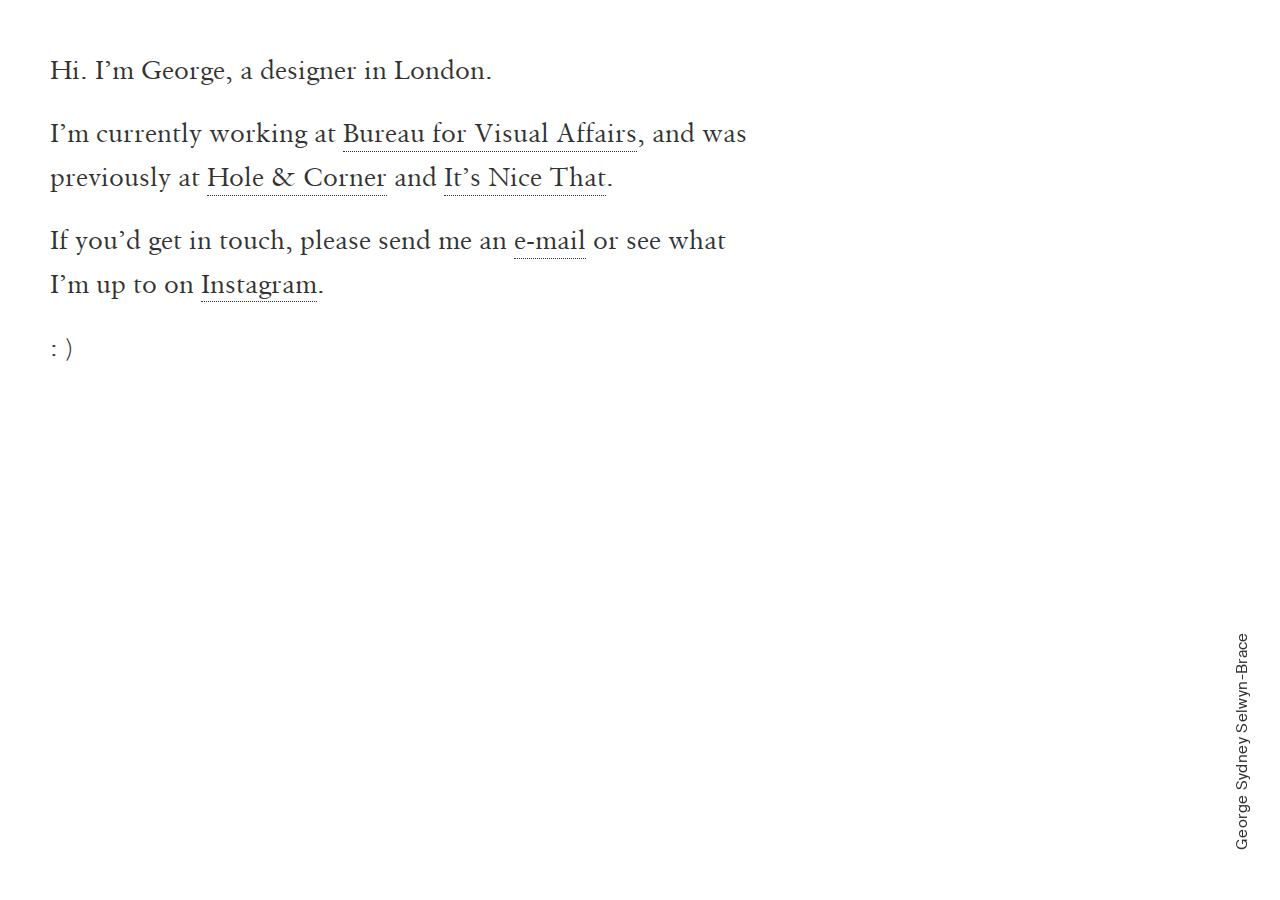
==== index.html @ dca24e73 "replaced quotes with proper apostrophes" ====
<!DOCTYPE html>
<html lang="en">
	<head>
    	<meta charset="utf-8">
    	<meta name="description" content="George Sydney Selwyn-Brace; graphic design, digital design, typography">
    	<meta name="keywords" content="design,graphic design,typography,photography">
		<meta name="viewport" content="width=device-width, initial-scale=1, minimum-scale=1">
		<title>GSSB | Design</title>

		<link rel="stylesheet" href="css/normalize.css">
		<link rel="stylesheet" href="css/main.css">

		<link rel="apple-touch-icon" sizes="180x180" href="images/favicons/apple-touch-icon.png">
		<link rel="icon" type="image/png" href="images/favicons/favicon-32x32.png" sizes="32x32">
		<link rel="icon" type="image/png" href="images/favicons/favicon-16x16.png" sizes="16x16">
		<link rel="manifest" href="images/favicons/manifest.json">
		<link rel="mask-icon" href="images/favicons/safari-pinned-tab.svg" color="#5bbad5">
		<meta name="theme-color" content="#ffffff">
	</head>
	<body>

		<header class="name-wrap">
			<a href="index.html"><p class="name">George Sydney Selwyn-Brace</p></a>
		</header>

		<div class="intro">
			<h1>
				Hi. I’m George, a designer in&nbsp;London. 
			</h1>
			<h1>
				I’m currently working at <a href="https://www.bureau-va.com/">Bureau for Visual Affairs</a>, and was previously at <a href="https://www.holeandcorner.com/">Hole & Corner</a> and <a href="https://www.itsnicethat.com/">It’s Nice That</a>.
			</h1>
			<h1>
				If you’d get in touch, please send me an <a href="mailto:hello@georgesydney.com">e-mail</a> or see what I’m up to on <a href="https://www.instagram.com/george.sydney/">Instagram</a>.
			</h1>
			<h1>
				: )
			</h1>
		</div>



		<!-- Javascript -->

<!-- 		<script src="js/jquery.js"></script>
		<script src="js/jquery.cycle2.js"></script>
		<script src="js/jquery.cycle2.swipe.js"></script>
		<script src="js/main.js"></script> -->

	</body>
</html>
---- css/main.css ----
/* 
Project Name: GSSB Portfolio
Author: George Sydney Selwyn-Brace
*/

@font-face{
	font-family: 'sabon-regular';
	src: url('../fonts/sabon-regular.eot');
	src: url('../fonts/sabon-regular.woff2') format('woff2'), url('sabon-regular.woff') format('woff'), url('../fonts/sabon-regular.ttf')  format('truetype');
	font-weight: normal;
	font-style: normal;
}
@font-face{
	font-family: 'sabon-regular';
	src: url('../fonts/sabon-italic.eot');
	src: url('../fonts/sabon-italic.woff2') format('woff2'), url('sabon-italic.woff') format('woff'), url('../fonts/sabon-italic.ttf')  format('truetype');
	font-weight: normal;
	font-style: italic;
}
@font-face{
	font-family: 'suisse-int';
	src: url('../fonts/int-regular.woff2') format('woff2'), url('int-regular.woff') format('woff');
	font-weight: normal;
	font-style: normal;
}
*{
	box-sizing: border-box;
}
html{
	font-family: 'suisse-int', 'Helvetica Neue', Helvetica, sans-serif;
	color: #333333;
	fill: #333333;
	/*background-color: #f3f1ed;*/
	transition: 0.2s;
}
img{
	width:100%;
	display: block;
}
a{
	text-decoration: none;
	color: inherit;
}
p{
	font-family: 'suisse-int', Helvetica, sans-serif;
	font-size: 15px;
	line-height: 165%;
	letter-spacing: 0.025em;
}
h1{
	font-family: 'sabon-regular', Helvetica, sans-serif;
	font-size: 28px;
	font-weight: 400;
	line-height: 155%;
	/*letter-spacing: 0.01em;*/
}
h1 a{
	border-bottom: dotted 1px #333;
	/*font-style: italic;*/
	padding-bottom: 0.1em;
}
h2{
	font-family: 'suisse-int', Helvetica, sans-serif;
	font-size: 15px;
	font-weight: 400;
	line-height: 145%;
	margin:0;
	letter-spacing: 0.025em;
}
body{
	margin: 25px 75px 0 0;
}
.name{
	position: absolute;
	bottom: 0;
	left: 0;
	margin: 0 50px 25px 50px;
	z-index: 1;
}
.name p{
	display: block;
	margin: 0;
}
.name-wrap{
	position: fixed;
	height: 75px;
	bottom: -75px;
	left: calc(100% - 75px);
	width: 100vh;
	transform: rotate(-90deg);
	transform-origin: top left;
	z-index: 150;
}
footer{
	margin: 50px 100px 50px 50px;
}
footer p{
	display: inline-block;
	margin: 0 25px 0 0;
}
footer a{
	border-bottom: 1px dotted #333;
}

.intro{
	margin: 50px 0 0 50px;
	max-width: 700px;
}
.intro h1{
	margin: 0 0 20px 0;
}
.icon{
	height: 14px;
}
.image{
	display: inline-block;
	vertical-align: bottom;
	margin: 25px 0 0 50px;
	position: relative;
	transition: 0.5s;
}
.hero{
	position: relative;
	width: calc(100vw - 75px);
	height: 100vh;
	background-size: cover;
	background-position: right;
	margin-top: -25px;
	margin-bottom: 25px;
	/*z-index: 200;*/
	mix-blend-mode: multiply;
}
.s{
	max-width: 270px;
}
.m{
	max-width: 375px;
}
.l{
	max-width: 615px;
}
#lightbox-wrap{
	position: fixed;
	background: rgba(255,255,255,0.9);
	z-index: 100;
	padding: 50px 75px 50px 75px;
	width: 100vw;
	height: 100vh;
	top: 0;
	left: 0;
	display: none;
	cursor: url(../images/close.svg), zoom-out;
}
#lightbox-image{
	width: 100%;
	height: 100%;
	background-size: contain;
	background-repeat: no-repeat;
	background-position: center;
}
.hidden{
	display: none;
}
.active{
	display: block;
}
.caption{
	opacity: 1;
	transition: 0.3s;
	padding: 25px 0 0 0;
	display: flex;
	flex-direction: row;
	align-items: flex-start;
}
.caption p{
	display: inline-block;
	font-size: 13px;
	min-height: 42px;
	margin: 0;
	width: calc(100% - 20px);
}
.location-pin{
	display: inline-block;
	/*height: 14px;*/
	width: 10px;
	margin-right: 10px;
	transform: translateY(4px);
	vertical-align: top;
}
.close{
	width: 25px;
	height: 25px;
	position: fixed;
	top: 25px;
	right: 25px;
	transform: rotate(45deg);
	transform-origin: center;
}
.close-horz{
	width: 100%;
	height: 2px;
	position: absolute;
	top: 50%;
	background-color: #333;
	transform: translateY(-50%);
}
.close-vert{
	width: 2px;
	height: 100%;
	position: absolute;
	left: 50%;
	background-color: #333;
	transform: translateX(-50%);
}
.cali-type{
	width: 100%;
	max-width: calc(100vh - 100px);
	padding-right: 125px;
	position: absolute;
	z-index: 250;
	top: 50%;
	left: 50px;
	fill: #fff;
	transform: translateY(-50%);
	transform: translateX(-5px);
}
.cali-type p{
	color: #fff;
	margin-top: 20px;
	letter-spacing: 0.1em;
	font-weight: lighter;
}

@media screen and (max-width: 720px){
	footer{
		margin: 25px;
	}
	.image{
		margin: 0 0 25px 25px;
	}
	header{
		display: none;
	}
	body{
		margin: 25px 25px 25px 0;
	}
	.intro{
		margin: 25px 0 0 25px;
		max-width: 700px;
	}
	.intro h1{
		font-size: 18px;
	}
	#lightbox-wrap{
		padding: 0;
	}

}
@media (hover: hover) {
	.caption{
		opacity: 0;
	}
	.image:hover .plus{
		opacity: 1;
	}
	.image:hover .caption{
		opacity: 1;
	}
	footer a:hover{
		border-bottom: solid 1px #333;
	}
	.intro a:hover{
		border-bottom: solid 1px;
	}
	#lightbox-wrap{
		cursor: url(../images/close.svg), zoom-out;
	}
}

/* Clearfix */

.clearfix:before,
.clearfix:after {
     content: " ";
     display: table;
}
.clearfix:after {
     clear:both;
}
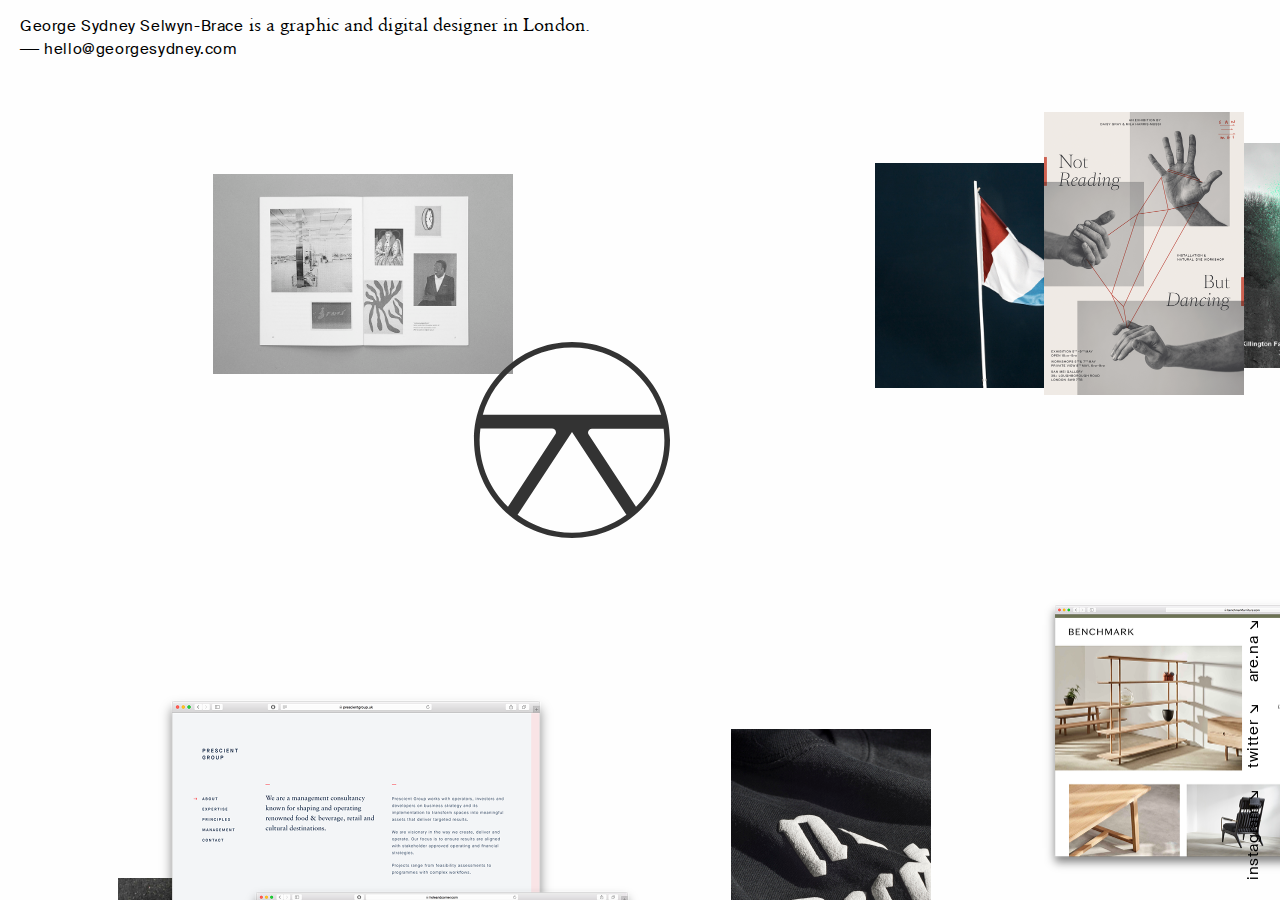
==== commit 7283afed: "loads of changes..." ====
--- a/index.html
+++ b/index.html
@@ -5,7 +5,7 @@
     	<meta name="description" content="George Sydney Selwyn-Brace; graphic design, digital design, typography">
     	<meta name="keywords" content="design,graphic design,typography,photography">
 		<meta name="viewport" content="width=device-width, initial-scale=1, minimum-scale=1">
-		<title>GSSB | Design</title>
+		<title>GSS-B</title>
 
 		<link rel="stylesheet" href="css/normalize.css">
 		<link rel="stylesheet" href="css/main.css">
@@ -18,34 +18,53 @@
 		<meta name="theme-color" content="#ffffff">
 	</head>
 	<body>
+		<main id="info">
+			<p>
+				<b>George Sydney Selwyn-Brace</b> is a graphic and digital designer in London.
+				<br>
+				— <a href="#">hello@georgesydney.com</a>
+			</p>
+		</main>
 
-		<header class="name-wrap">
-			<a href="index.html"><p class="name">George Sydney Selwyn-Brace</p></a>
-		</header>
+		<div id="links">
+			<p>
+					<a href="#">instagram ↘</a>
+					&ensp;
+					<a href="#">twitter ↘</a>
+					&ensp;
+					<a href="#">are.na ↘</a>
+			</p>
+		</div>
 
-		<div class="intro">
-			<h1>
-				Hi. I’m George, a designer in&nbsp;London. 
-			</h1>
-			<h1>
-				I’m currently working at <a href="https://www.bureau-va.com/">Bureau for Visual Affairs</a>, and was previously at <a href="https://www.holeandcorner.com/">Hole & Corner</a> and <a href="https://www.itsnicethat.com/">It’s Nice That</a>.
-			</h1>
-			<h1>
-				If you’d get in touch, please send me an <a href="mailto:hello@georgesydney.com">e-mail</a> or see what I’m up to on <a href="https://www.instagram.com/george.sydney/">Instagram</a>.
-			</h1>
-			<h1>
-				: )
-			</h1>
+		<div id="images">
+			<img class="m random" id="rida" src="images/rida-cards.jpg">
+			<img class="m random" id="curator-author" src="images/curator-author.jpg">
+			<img class="s random" id="na-detail" src="images/na-detail.jpg">
+			<img class="m random" id="flag" src="images/tallowin-flag.jpg">
+			<img class="m random" id="killington-fall" src="images/killington-fall.jpg">
+			<img class="l random" id="benchmark" src="images/benchmark.png">
+			<img class="s random" id="not-reading-but-dancing" src="images/not-reading-but-dancing.jpg">
+			<img class="l random" id="prescient" src="images/prescient.png">
+			<img class="l random" id="hole-and-corner" src="images/hole-and-corner.png">
+			<svg id="benchmark-logo" class="s random" x="0px" y="0px" viewBox="0 0 50 50">
+				<path clip-path="url(#SVGID_2_)" d="M41,41.7l-11.8-18c-0.1-0.2-0.2-0.3-0.2-0.5c0-0.5,0.4-1,1-1h17.9
+					c0.1,0.9,0.2,1.9,0.2,2.9C48.1,31.5,45.4,37.4,41,41.7 M11.4,43.7L25,23l13.6,20.7c-3.8,2.8-8.5,4.5-13.6,4.5S15.2,46.5,11.4,43.7
+					 M1.9,25c0-1,0.1-1.9,0.2-2.9h17.9c0.5,0,1,0.4,1,1c0,0.2-0.1,0.4-0.2,0.5L9,41.7C4.6,37.4,1.9,31.5,1.9,25 M25,1.9
+					c10.6,0,19.5,7.1,22.3,16.8H2.7C5.5,9,14.4,1.9,25,1.9 M25,0.5C11.5,0.5,0.5,11.5,0.5,25c0,13.5,11,24.5,24.5,24.5
+					s24.5-11,24.5-24.5C49.5,11.5,38.5,0.5,25,0.5">
+				</path>
+			</svg>
 		</div>
 
 
 
 		<!-- Javascript -->
 
-<!-- 		<script src="js/jquery.js"></script>
-		<script src="js/jquery.cycle2.js"></script>
-		<script src="js/jquery.cycle2.swipe.js"></script>
-		<script src="js/main.js"></script> -->
+		<script src="js/jquery.js"></script>
+		<script type="js/jquery-ui.js"></script>
+<!-- 		<script src="js/jquery.cycle2.js"></script>
+		<script src="js/jquery.cycle2.swipe.js"></script> -->
+		<script src="js/main.js"></script>
 
 	</body>
 </html>
--- a/css/main.css
+++ b/css/main.css
@@ -1,5 +1,5 @@
 /* 
-Project Name: GSSB Portfolio
+Project Name: GSS-B Portfolio
 Author: George Sydney Selwyn-Brace
 */
 
@@ -28,253 +28,92 @@
 }
 html{
 	font-family: 'suisse-int', 'Helvetica Neue', Helvetica, sans-serif;
-	color: #333333;
-	fill: #333333;
-	/*background-color: #f3f1ed;*/
+	background-color: #fefefe;
 	transition: 0.2s;
+}
+main{
+	margin: 15px 20px;
 }
 img{
 	width:100%;
 	display: block;
+}
+svg{
+	width: 100%;
 }
 a{
 	text-decoration: none;
 	color: inherit;
 }
 p{
-	font-family: 'suisse-int', Helvetica, sans-serif;
-	font-size: 15px;
-	line-height: 165%;
-	letter-spacing: 0.025em;
-}
-h1{
 	font-family: 'sabon-regular', Helvetica, sans-serif;
-	font-size: 28px;
-	font-weight: 400;
-	line-height: 155%;
-	/*letter-spacing: 0.01em;*/
-}
-h1 a{
-	border-bottom: dotted 1px #333;
-	/*font-style: italic;*/
-	padding-bottom: 0.1em;
-}
-h2{
-	font-family: 'suisse-int', Helvetica, sans-serif;
-	font-size: 15px;
-	font-weight: 400;
-	line-height: 145%;
-	margin:0;
-	letter-spacing: 0.025em;
-}
-body{
-	margin: 25px 75px 0 0;
-}
-.name{
-	position: absolute;
-	bottom: 0;
-	left: 0;
-	margin: 0 50px 25px 50px;
-	z-index: 1;
-}
-.name p{
-	display: block;
+	font-size: 19px;
+	line-height: 115%;
+	letter-spacing: 0.005em;
 	margin: 0;
 }
-.name-wrap{
+p a,b{
+	font-family: 'suisse-int', 'Helvetica Neue', Helvetica, sans-serif;
+	font-weight: normal;
+	font-size: 15px;
+	letter-spacing: 0.04em;
+}
+#info{
+	z-index: 30;
+	position: absolute;
+}
+#links{
+	z-index: 20;
+}
+#images{
+	z-index: 10;
+}
+
+.random{
 	position: fixed;
-	height: 75px;
-	bottom: -75px;
-	left: calc(100% - 75px);
+	cursor: grab;
+}
+.s{
+	max-width: 200px;
+}
+.m{
+	max-width: 300px;
+}
+.l{
+	max-width: 400px;
+}
+#benchmark-logo{
+	width: 200px;
+	fill: #333333;
+}
+
+#links{
+	position: fixed;
+	height: 50px;
+	bottom: -50px;
+	left: calc(100% - 50px);
 	width: 100vh;
 	transform: rotate(-90deg);
 	transform-origin: top left;
-	z-index: 150;
 }
-footer{
-	margin: 50px 100px 50px 50px;
-}
-footer p{
-	display: inline-block;
-	margin: 0 25px 0 0;
-}
-footer a{
-	border-bottom: 1px dotted #333;
+#links p{
+	position: absolute;
+	bottom: 15px;
+	margin-left: 20px;
 }
 
-.intro{
-	margin: 50px 0 0 50px;
-	max-width: 700px;
-}
-.intro h1{
-	margin: 0 0 20px 0;
-}
-.icon{
-	height: 14px;
-}
-.image{
-	display: inline-block;
-	vertical-align: bottom;
-	margin: 25px 0 0 50px;
-	position: relative;
-	transition: 0.5s;
-}
-.hero{
-	position: relative;
-	width: calc(100vw - 75px);
-	height: 100vh;
-	background-size: cover;
-	background-position: right;
-	margin-top: -25px;
-	margin-bottom: 25px;
-	/*z-index: 200;*/
-	mix-blend-mode: multiply;
-}
-.s{
-	max-width: 270px;
-}
-.m{
-	max-width: 375px;
-}
-.l{
-	max-width: 615px;
-}
-#lightbox-wrap{
-	position: fixed;
-	background: rgba(255,255,255,0.9);
-	z-index: 100;
-	padding: 50px 75px 50px 75px;
-	width: 100vw;
-	height: 100vh;
-	top: 0;
-	left: 0;
-	display: none;
-	cursor: url(../images/close.svg), zoom-out;
-}
-#lightbox-image{
-	width: 100%;
-	height: 100%;
-	background-size: contain;
-	background-repeat: no-repeat;
-	background-position: center;
-}
-.hidden{
-	display: none;
-}
-.active{
-	display: block;
-}
-.caption{
-	opacity: 1;
-	transition: 0.3s;
-	padding: 25px 0 0 0;
-	display: flex;
-	flex-direction: row;
-	align-items: flex-start;
-}
-.caption p{
-	display: inline-block;
-	font-size: 13px;
-	min-height: 42px;
-	margin: 0;
-	width: calc(100% - 20px);
-}
-.location-pin{
-	display: inline-block;
-	/*height: 14px;*/
-	width: 10px;
-	margin-right: 10px;
-	transform: translateY(4px);
-	vertical-align: top;
-}
-.close{
-	width: 25px;
-	height: 25px;
-	position: fixed;
-	top: 25px;
-	right: 25px;
-	transform: rotate(45deg);
-	transform-origin: center;
-}
-.close-horz{
-	width: 100%;
-	height: 2px;
-	position: absolute;
-	top: 50%;
-	background-color: #333;
-	transform: translateY(-50%);
-}
-.close-vert{
-	width: 2px;
-	height: 100%;
-	position: absolute;
-	left: 50%;
-	background-color: #333;
-	transform: translateX(-50%);
-}
-.cali-type{
-	width: 100%;
-	max-width: calc(100vh - 100px);
-	padding-right: 125px;
-	position: absolute;
-	z-index: 250;
-	top: 50%;
-	left: 50px;
-	fill: #fff;
-	transform: translateY(-50%);
-	transform: translateX(-5px);
-}
-.cali-type p{
-	color: #fff;
-	margin-top: 20px;
-	letter-spacing: 0.1em;
-	font-weight: lighter;
-}
+
 
 @media screen and (max-width: 720px){
-	footer{
-		margin: 25px;
-	}
-	.image{
-		margin: 0 0 25px 25px;
-	}
-	header{
-		display: none;
-	}
-	body{
-		margin: 25px 25px 25px 0;
-	}
-	.intro{
-		margin: 25px 0 0 25px;
-		max-width: 700px;
-	}
-	.intro h1{
-		font-size: 18px;
-	}
-	#lightbox-wrap{
-		padding: 0;
-	}
+
 
 }
 @media (hover: hover) {
-	.caption{
-		opacity: 0;
+	a:hover{
+		color: #0000ff;
+		transition: 0.3s;
 	}
-	.image:hover .plus{
-		opacity: 1;
-	}
-	.image:hover .caption{
-		opacity: 1;
-	}
-	footer a:hover{
-		border-bottom: solid 1px #333;
-	}
-	.intro a:hover{
-		border-bottom: solid 1px;
-	}
-	#lightbox-wrap{
-		cursor: url(../images/close.svg), zoom-out;
-	}
+
 }
 
 /* Clearfix */
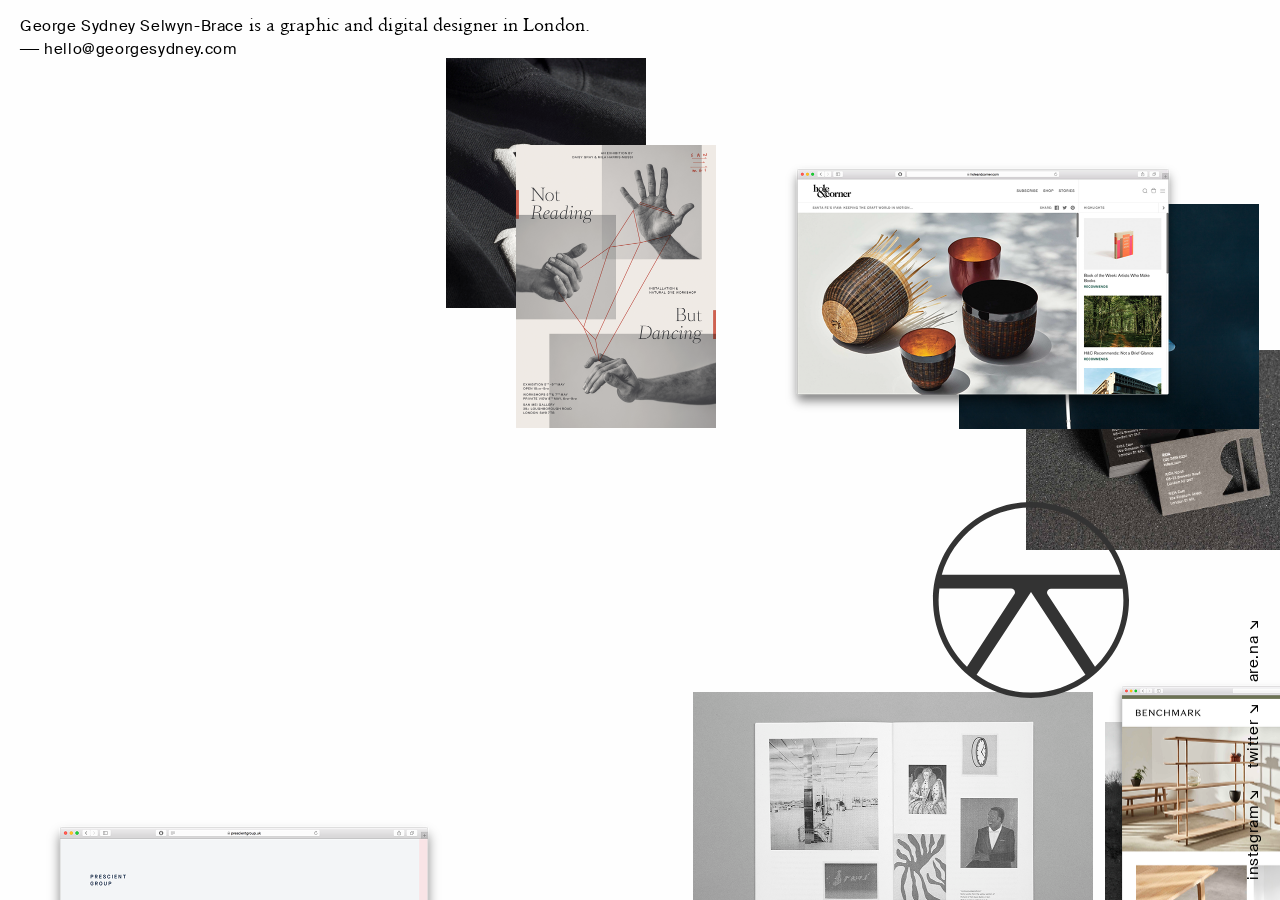
==== commit cd3f56b5: "added hyperlinks" ====
--- a/index.html
+++ b/index.html
@@ -22,23 +22,23 @@
 			<p>
 				<b>George Sydney Selwyn-Brace</b> is a graphic and digital designer in London.
 				<br>
-				— <a href="#">hello@georgesydney.com</a>
+				— <a href="mailto:hello@georgesydney.com">hello@georgesydney.com</a>
 			</p>
 		</main>
 
 		<div id="links">
 			<p>
-					<a href="#">instagram ↘</a>
+					<a href="https://www.instagram.com/george.sydney/">instagram ↘</a>
 					&ensp;
-					<a href="#">twitter ↘</a>
+					<a href="https://twitter.com/heygeorgesydney">twitter ↘</a>
 					&ensp;
-					<a href="#">are.na ↘</a>
+					<a href="https://www.are.na/george-sydney-selwyn-brace">are.na ↘</a>
 			</p>
 		</div>
 
 		<div id="images">
 			<img class="m random" id="rida" src="images/rida-cards.jpg">
-			<img class="m random" id="curator-author" src="images/curator-author.jpg">
+			<img class="l random" id="curator-author" src="images/curator-author.jpg">
 			<img class="s random" id="na-detail" src="images/na-detail.jpg">
 			<img class="m random" id="flag" src="images/tallowin-flag.jpg">
 			<img class="m random" id="killington-fall" src="images/killington-fall.jpg">
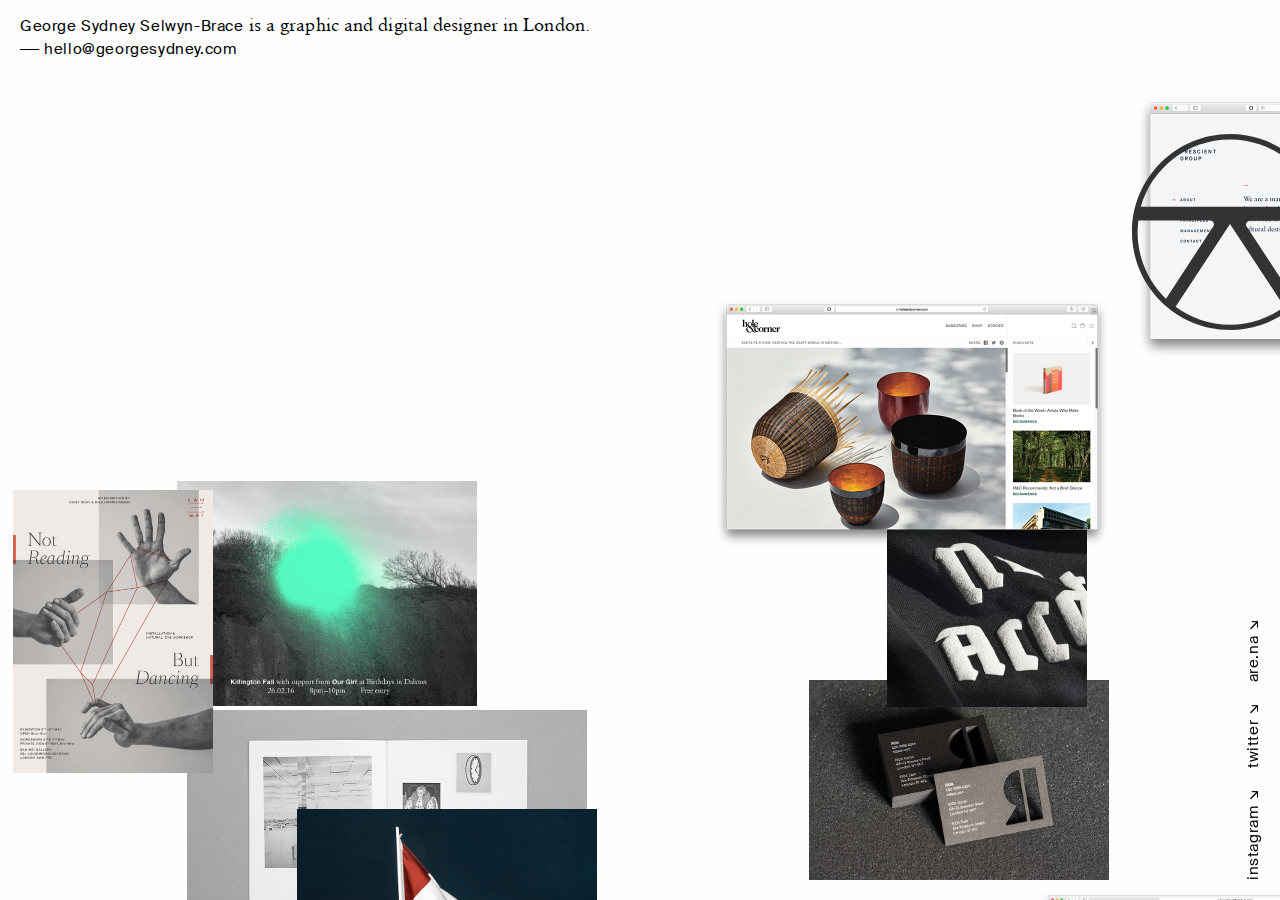
==== commit c38654b0: "image sizes on smaller breakpoint" ====
--- a/index.html
+++ b/index.html
@@ -2,11 +2,11 @@
 <html lang="en">
 	<head>
     	<meta charset="utf-8">
-    	<meta name="description" content="George Sydney Selwyn-Brace; graphic design, digital design, typography">
+    	<meta name="description" content="George Sydney Selwyn-Brace; is a graphic and digital designer in London">
     	<meta name="keywords" content="design,graphic design,typography,photography">
 		<meta name="viewport" content="width=device-width, initial-scale=1, minimum-scale=1">
 		<title>GSS-B</title>
-
+		
 		<link rel="stylesheet" href="css/normalize.css">
 		<link rel="stylesheet" href="css/main.css">
 
@@ -28,11 +28,11 @@
 
 		<div id="links">
 			<p>
-					<a href="https://www.instagram.com/george.sydney/">instagram ↘</a>
-					&ensp;
-					<a href="https://twitter.com/heygeorgesydney">twitter ↘</a>
-					&ensp;
-					<a href="https://www.are.na/george-sydney-selwyn-brace">are.na ↘</a>
+				<a href="https://www.instagram.com/george.sydney/">instagram ↘</a>
+				&ensp;
+				<a href="https://twitter.com/heygeorgesydney">twitter ↘</a>
+				&ensp;
+				<a href="https://www.are.na/george-sydney-selwyn-brace">are.na ↘</a>
 			</p>
 		</div>
 
@@ -62,8 +62,6 @@
 
 		<script src="js/jquery.js"></script>
 		<script type="js/jquery-ui.js"></script>
-<!-- 		<script src="js/jquery.cycle2.js"></script>
-		<script src="js/jquery.cycle2.swipe.js"></script> -->
 		<script src="js/main.js"></script>
 
 	</body>
--- a/css/main.css
+++ b/css/main.css
@@ -68,7 +68,6 @@
 #images{
 	z-index: 10;
 }
-
 .random{
 	position: fixed;
 	cursor: grab;
@@ -105,7 +104,15 @@
 
 
 @media screen and (max-width: 720px){
-
+	.s{
+	max-width: 120px;
+	}
+	.m{
+		max-width: 160px;
+	}
+	.l{
+		max-width: 200px;
+	}
 
 }
 @media (hover: hover) {
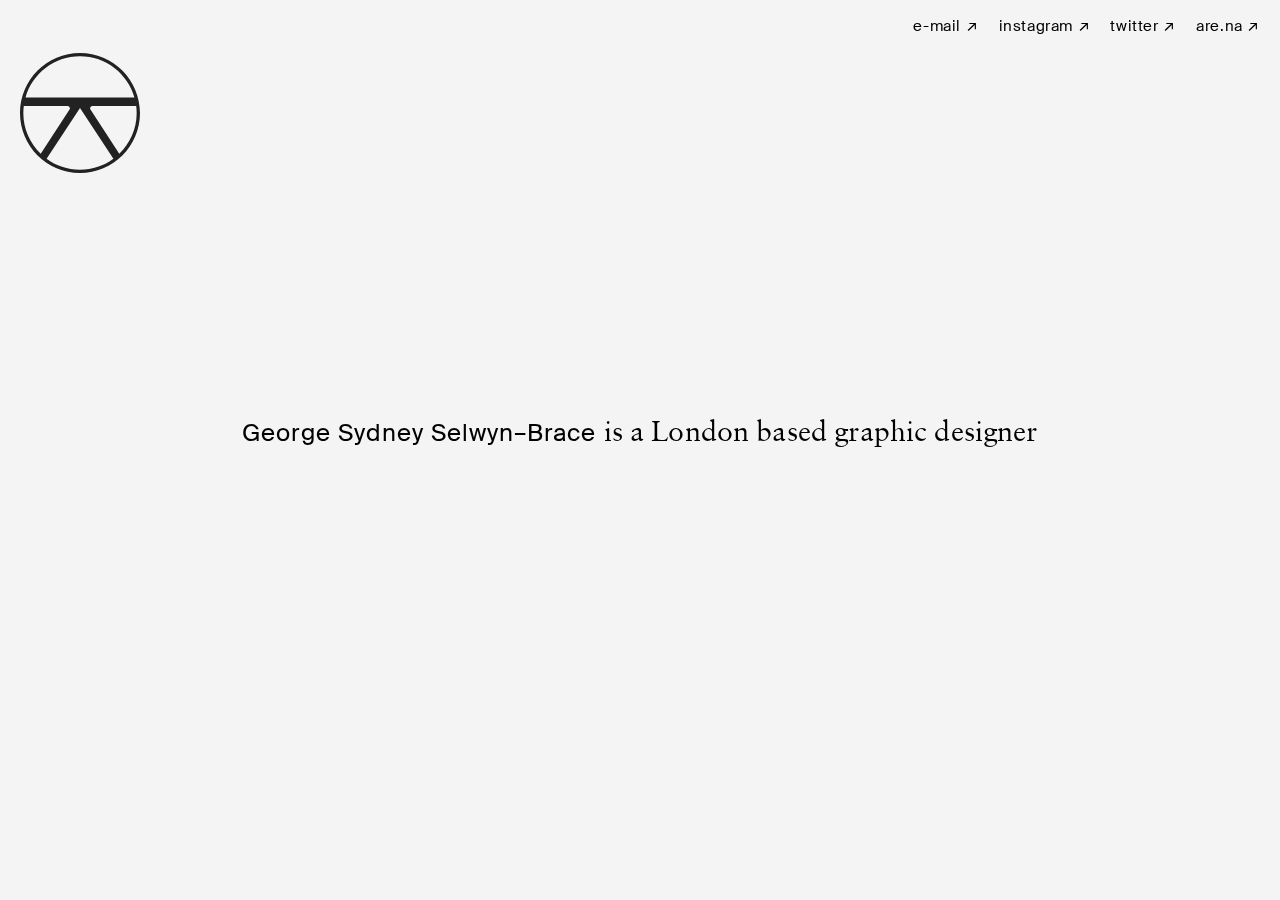
==== commit 339016c5: "new ambient layout" ====
--- a/index.html
+++ b/index.html
@@ -19,44 +19,44 @@
 	</head>
 	<body>
 		<main id="info">
-			<p>
-				<b>George Sydney Selwyn-Brace</b> is a graphic and digital designer in London.
-				<br>
-				— <a href="mailto:hello@georgesydney.com">hello@georgesydney.com</a>
-			</p>
+			<h1>
+				<b>George Sydney Selwyn–Brace</b> is a London based graphic designer
+			</h1>
 		</main>
 
 		<div id="links">
 			<p>
-				<a href="https://www.instagram.com/george.sydney/">instagram ↘</a>
+				<a href="mailto:hello@georgesydney.com">e-mail ↗</a>
 				&ensp;
-				<a href="https://twitter.com/heygeorgesydney">twitter ↘</a>
+				<a href="https://www.instagram.com/george.sydney/">instagram ↗</a>
 				&ensp;
-				<a href="https://www.are.na/george-sydney-selwyn-brace">are.na ↘</a>
+				<a href="https://twitter.com/heygeorgesydney">twitter ↗</a>
+				&ensp;
+				<a href="https://www.are.na/george-sydney-selwyn-brace">are.na ↗</a>
 			</p>
 		</div>
 
-		<div id="images">
-			<img class="m random" id="rida" src="images/rida-cards.jpg">
-			<img class="l random" id="curator-author" src="images/curator-author.jpg">
-			<img class="s random" id="na-detail" src="images/na-detail.jpg">
-			<img class="m random" id="flag" src="images/tallowin-flag.jpg">
-			<img class="m random" id="killington-fall" src="images/killington-fall.jpg">
-			<img class="l random" id="benchmark" src="images/benchmark.png">
-			<img class="s random" id="not-reading-but-dancing" src="images/not-reading-but-dancing.jpg">
-			<img class="l random" id="prescient" src="images/prescient.png">
-			<img class="l random" id="hole-and-corner" src="images/hole-and-corner.png">
-			<svg id="benchmark-logo" class="s random" x="0px" y="0px" viewBox="0 0 50 50">
-				<path clip-path="url(#SVGID_2_)" d="M41,41.7l-11.8-18c-0.1-0.2-0.2-0.3-0.2-0.5c0-0.5,0.4-1,1-1h17.9
-					c0.1,0.9,0.2,1.9,0.2,2.9C48.1,31.5,45.4,37.4,41,41.7 M11.4,43.7L25,23l13.6,20.7c-3.8,2.8-8.5,4.5-13.6,4.5S15.2,46.5,11.4,43.7
-					 M1.9,25c0-1,0.1-1.9,0.2-2.9h17.9c0.5,0,1,0.4,1,1c0,0.2-0.1,0.4-0.2,0.5L9,41.7C4.6,37.4,1.9,31.5,1.9,25 M25,1.9
-					c10.6,0,19.5,7.1,22.3,16.8H2.7C5.5,9,14.4,1.9,25,1.9 M25,0.5C11.5,0.5,0.5,11.5,0.5,25c0,13.5,11,24.5,24.5,24.5
-					s24.5-11,24.5-24.5C49.5,11.5,38.5,0.5,25,0.5">
-				</path>
-			</svg>
+		<div class="tile-wrap">
+			<div class="tile" style="background-image: url(images/benchmark-icon.svg);"></div>
+			<div class="tile" style="background-image: url(images/benchmark-1.jpg);"></div>
+			<div class="tile" style="background-image: url(images/usa-zine-2.jpg);"></div>
+			<div class="tile" style="background-image: url(images/na-detail.jpg);"></div>
+			<div class="tile" style="background-image: url(images/tallowin-flag.jpg);"></div>
+			<div class="tile" style="background-image: url(images/sf-sm-4.JPG);"></div>
+			<div class="tile" style="background-image: url(images/craeftiga.svg);"></div>
+			<div class="tile" style="background-image: url(images/not-reading-but-dancing.jpg);"></div>
+			<div class="tile" style="background-image: url(images/killington-fall.jpg);"></div>
+			<div class="tile" style="background-image: url(images/not-reading-but-dancing.jpg);"></div>
+			<div class="tile" style="background-image: url(images/sf-sm-2.JPG);"></div>
+			<div class="tile" style="background-image: url(images/curator-author.jpg);"></div>
+			<div class="tile" style="background-image: url(images/benchmark-colour.svg);"></div>
+			<div class="tile" style="background-image: url(images/usa-zine-3.jpg);"></div>
+			<div class="tile" style="background-image: url(images/bureau-pe-cards.jpg);"></div>
+			<div class="tile" style="background-image: url(images/usa-zine-1.jpg);"></div>
+			<div class="tile" style="background-image: url(images/sf-sm-1.jpg);"></div>
+			<div class="tile" style="background-image: url(images/usa-zine-2.jpg);"></div>
+			<div class="tile" style="background-image: url(images/hole-and-corner.png);"></div>
 		</div>
-
-
 
 		<!-- Javascript -->
 
--- a/css/main.css
+++ b/css/main.css
@@ -28,11 +28,7 @@
 }
 html{
 	font-family: 'suisse-int', 'Helvetica Neue', Helvetica, sans-serif;
-	background-color: #fefefe;
-	transition: 0.2s;
-}
-main{
-	margin: 15px 20px;
+	background-color: #f4f4f4;
 }
 img{
 	width:100%;
@@ -44,6 +40,10 @@
 a{
 	text-decoration: none;
 	color: inherit;
+}
+a:hover{
+	color: #0000ff;
+	transition: 0.3s;
 }
 p{
 	font-family: 'sabon-regular', Helvetica, sans-serif;
@@ -58,68 +58,75 @@
 	font-size: 15px;
 	letter-spacing: 0.04em;
 }
+h1{
+	font-family: 'sabon-regular', Helvetica, sans-serif;
+	font-size: 30px;
+	font-weight: normal;
+	line-height: 115%;
+	letter-spacing: 0.005em;
+	margin: 0;
+}
+h1 b{
+	font-size: 24px;
+}
 #info{
-	z-index: 30;
-	position: absolute;
-}
-#links{
-	z-index: 20;
-}
-#images{
-	z-index: 10;
-}
-.random{
+	z-index: 1;
 	position: fixed;
-	cursor: grab;
-}
-.s{
-	max-width: 200px;
-}
-.m{
-	max-width: 300px;
-}
-.l{
-	max-width: 400px;
-}
-#benchmark-logo{
-	width: 200px;
-	fill: #333333;
+	top: 50%;
+	left: 50%;
+	transform: translate(-50%, -100%);
+	width: 100%;
+	text-align: center;
 }
 
 #links{
 	position: fixed;
-	height: 50px;
-	bottom: -50px;
-	left: calc(100% - 50px);
-	width: 100vh;
-	transform: rotate(-90deg);
-	transform-origin: top left;
+	width: 50%;
+	top: 15px;
+	right: 20px;
+	z-index: 100;
 }
 #links p{
+	margin-left: 20px;
+	text-align: right;
+	
+}
+#contact{
+	position: fixed;
+	top: 15px;
+	left: 20px;
+	z-index: 100;
+	width: 50%;
+}
+
+.tile-wrap{
+	width: 100%;
+	height: 100vh;
 	position: absolute;
-	bottom: 15px;
-	margin-left: 20px;
+}
+.tile{
+	height: 25vh;
+	width: 12.5vw;
+	background-size: contain;
+	background-repeat: no-repeat;
+	background-position: center;
+	display: block;
+	float: left;
+	opacity: 0;
+	transition: 0.3s linear;
+}
+.tile:hover{
+	opacity: 1;
 }
 
 
-
-@media screen and (max-width: 720px){
-	.s{
-	max-width: 120px;
-	}
-	.m{
-		max-width: 160px;
-	}
-	.l{
-		max-width: 200px;
-	}
+@media screen and (min-width: 0px) and (max-width: 720px){
 
 }
-@media (hover: hover) {
-	a:hover{
-		color: #0000ff;
-		transition: 0.3s;
-	}
+
+@media screen and (min-width: 721px) and (max-width: 1440px){
+
+
 
 }
 
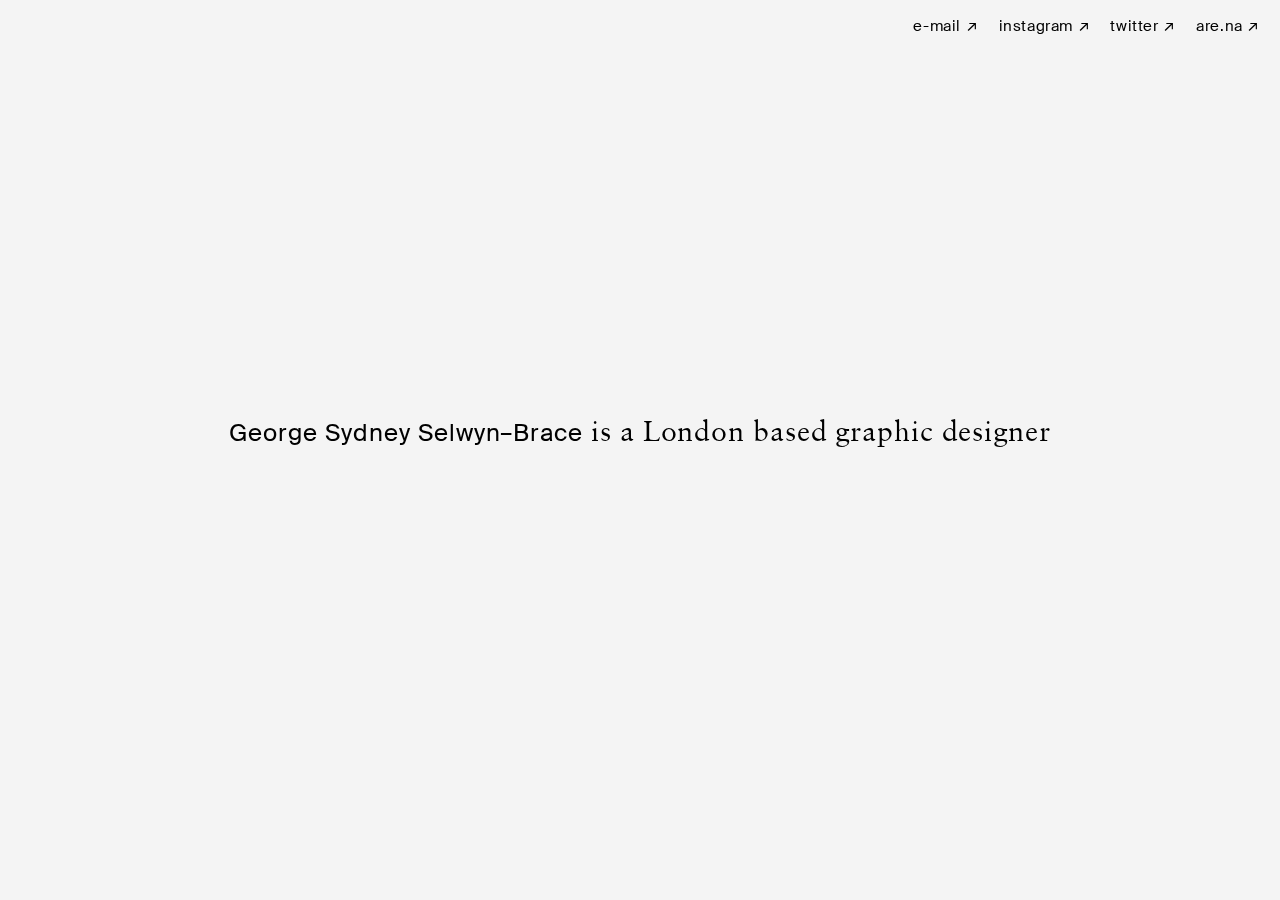
==== commit 5d03aecf: "margin on tiles" ====
--- a/index.html
+++ b/index.html
@@ -36,26 +36,26 @@
 			</p>
 		</div>
 
-		<div class="tile-wrap">
-			<div class="tile" style="background-image: url(images/benchmark-icon.svg);"></div>
-			<div class="tile" style="background-image: url(images/benchmark-1.jpg);"></div>
-			<div class="tile" style="background-image: url(images/usa-zine-2.jpg);"></div>
-			<div class="tile" style="background-image: url(images/na-detail.jpg);"></div>
-			<div class="tile" style="background-image: url(images/tallowin-flag.jpg);"></div>
-			<div class="tile" style="background-image: url(images/sf-sm-4.JPG);"></div>
-			<div class="tile" style="background-image: url(images/craeftiga.svg);"></div>
-			<div class="tile" style="background-image: url(images/not-reading-but-dancing.jpg);"></div>
-			<div class="tile" style="background-image: url(images/killington-fall.jpg);"></div>
-			<div class="tile" style="background-image: url(images/not-reading-but-dancing.jpg);"></div>
-			<div class="tile" style="background-image: url(images/sf-sm-2.JPG);"></div>
-			<div class="tile" style="background-image: url(images/curator-author.jpg);"></div>
-			<div class="tile" style="background-image: url(images/benchmark-colour.svg);"></div>
-			<div class="tile" style="background-image: url(images/usa-zine-3.jpg);"></div>
-			<div class="tile" style="background-image: url(images/bureau-pe-cards.jpg);"></div>
-			<div class="tile" style="background-image: url(images/usa-zine-1.jpg);"></div>
-			<div class="tile" style="background-image: url(images/sf-sm-1.jpg);"></div>
-			<div class="tile" style="background-image: url(images/usa-zine-2.jpg);"></div>
-			<div class="tile" style="background-image: url(images/hole-and-corner.png);"></div>
+		<div>
+			<div class="tile-wrap"><div class="tile" style="background-image: url(images/benchmark-icon.svg);"></div></div>
+			<div class="tile-wrap"><div class="tile" style="background-image: url(images/tallowin-flag.jpg);"></div></div>
+			<div class="tile-wrap"><div class="tile" style="background-image: url(images/rida-cards.jpg);"></div></div>
+			<div class="tile-wrap"><div class="tile" style="background-image: url(images/na-detail.jpg);"></div></div>
+			<div class="tile-wrap"><div class="tile" style="background-image: url(images/benchmark-1.jpg);"></div></div>
+			<div class="tile-wrap"><div class="tile" style="background-image: url(images/sf-sm-4.JPG);"></div></div>
+			<div class="tile-wrap"><div class="tile" style="background-image: url(images/killington-fall.jpg);"></div></div>
+			<div class="tile-wrap"><div class="tile" style="background-image: url(images/not-reading-but-dancing.jpg);"></div></div>
+			<div class="tile-wrap"><div class="tile" style="background-image: url(images/bureau-pe-cards.jpg);"></div></div>
+			<div class="tile-wrap"><div class="tile" style="background-image: url(images/curator-author.jpg);"></div></div>
+			<div class="tile-wrap"><div class="tile" style="background-image: url(images/benchmark-colour.svg);"></div></div>
+			<div class="tile-wrap"><div class="tile" style="background-image: url(images/usa-zine-3.jpg);"></div></div>
+			<div class="tile-wrap"><div class="tile" style="background-image: url(images/sf-sm-2.JPG);"></div></div>		
+			<div class="tile-wrap"><div class="tile" style="background-image: url(images/usa-zine-1.jpg);"></div></div>
+			<div class="tile-wrap"><div class="tile" style="background-image: url(images/craeftiga.svg);"></div></div>
+			<div class="tile-wrap"><div class="tile" style="background-image: url(images/sf-sm-1.jpg);"></div></div>
+			<div class="tile-wrap"><div class="tile" style="background-image: url(images/usa-zine-2.jpg);"></div></div>
+			<div class="tile-wrap"><div class="tile" style="background-image: url(images/hole-and-corner.png);"></div></div>
+			<div class="tile-wrap"><div class="tile" style="background-image: url(images/usa-zine-4.jpg);"></div></div>
 		</div>
 
 		<!-- Javascript -->
--- a/css/main.css
+++ b/css/main.css
@@ -63,7 +63,7 @@
 	font-size: 30px;
 	font-weight: normal;
 	line-height: 115%;
-	letter-spacing: 0.005em;
+	letter-spacing: 0.03em;
 	margin: 0;
 }
 h1 b{
@@ -91,27 +91,28 @@
 	text-align: right;
 	
 }
-#contact{
+#initials{
 	position: fixed;
-	top: 15px;
+	bottom: 15px;
 	left: 20px;
 	z-index: 100;
 	width: 50%;
 }
 
 .tile-wrap{
-	width: 100%;
-	height: 100vh;
-	position: absolute;
+	height: 16.667vw;
+	width: 16.667vw;
+	padding: 10px;
+	display: block;
+	float: left;
+
 }
 .tile{
-	height: 25vh;
-	width: 12.5vw;
+	height: 100%;
+	width: 100%;
 	background-size: contain;
 	background-repeat: no-repeat;
 	background-position: center;
-	display: block;
-	float: left;
 	opacity: 0;
 	transition: 0.3s linear;
 }
@@ -124,8 +125,12 @@
 
 }
 
-@media screen and (min-width: 721px) and (max-width: 1440px){
+@media screen and (min-width: 1280px){
 
+/*	.tile{
+		height: 12.5vw;
+		width: 12.5vw;
+	}*/
 
 
 }
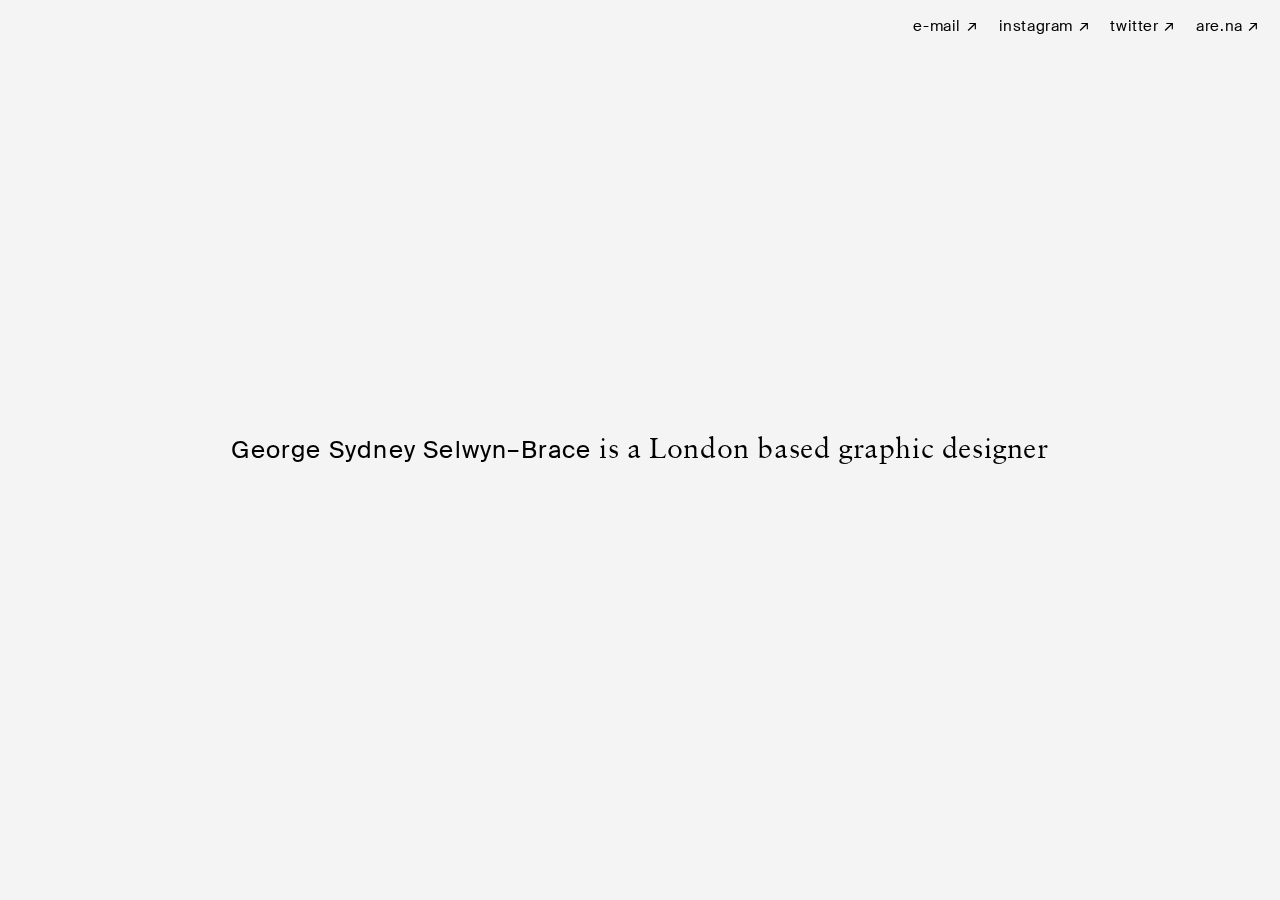
==== commit 76699d8d: "mobile styles" ====
--- a/index.html
+++ b/index.html
@@ -36,7 +36,7 @@
 			</p>
 		</div>
 
-		<div>
+		<div class="tiles">
 			<div class="tile-wrap"><div class="tile" style="background-image: url(images/benchmark-icon.svg);"></div></div>
 			<div class="tile-wrap"><div class="tile" style="background-image: url(images/tallowin-flag.jpg);"></div></div>
 			<div class="tile-wrap"><div class="tile" style="background-image: url(images/rida-cards.jpg);"></div></div>
--- a/css/main.css
+++ b/css/main.css
@@ -63,25 +63,27 @@
 	font-size: 30px;
 	font-weight: normal;
 	line-height: 115%;
-	letter-spacing: 0.03em;
+	letter-spacing: 0.02em;
 	margin: 0;
 }
 h1 b{
 	font-size: 24px;
+	letter-spacing: 0.05em;
 }
 #info{
 	z-index: 1;
 	position: fixed;
 	top: 50%;
 	left: 50%;
-	transform: translate(-50%, -100%);
+	transform: translate(-50%, -50%);
 	width: 100%;
+	padding: 0 10px;
 	text-align: center;
 }
 
 #links{
 	position: fixed;
-	width: 50%;
+	width: 100%;
 	top: 15px;
 	right: 20px;
 	z-index: 100;
@@ -97,6 +99,12 @@
 	left: 20px;
 	z-index: 100;
 	width: 50%;
+}
+.tiles{
+	position: absolute;
+	width: 100vw;
+	height: 100vh;
+	overflow: hidden;
 }
 
 .tile-wrap{
@@ -120,8 +128,27 @@
 	opacity: 1;
 }
 
+@media (any-hover: none) {
+
+	.tiles{
+		display: none;
+	}
+}
 
 @media screen and (min-width: 0px) and (max-width: 720px){
+
+	h1{
+	font-family: 'sabon-regular', Helvetica, sans-serif;
+	font-size: 21px;
+	font-weight: normal;
+	line-height: 115%;
+	letter-spacing: 0.02em;
+	margin: 0;
+	}
+	h1 b{
+		font-size: 16px;
+		letter-spacing: 0.05em;
+	}
 
 }
 
